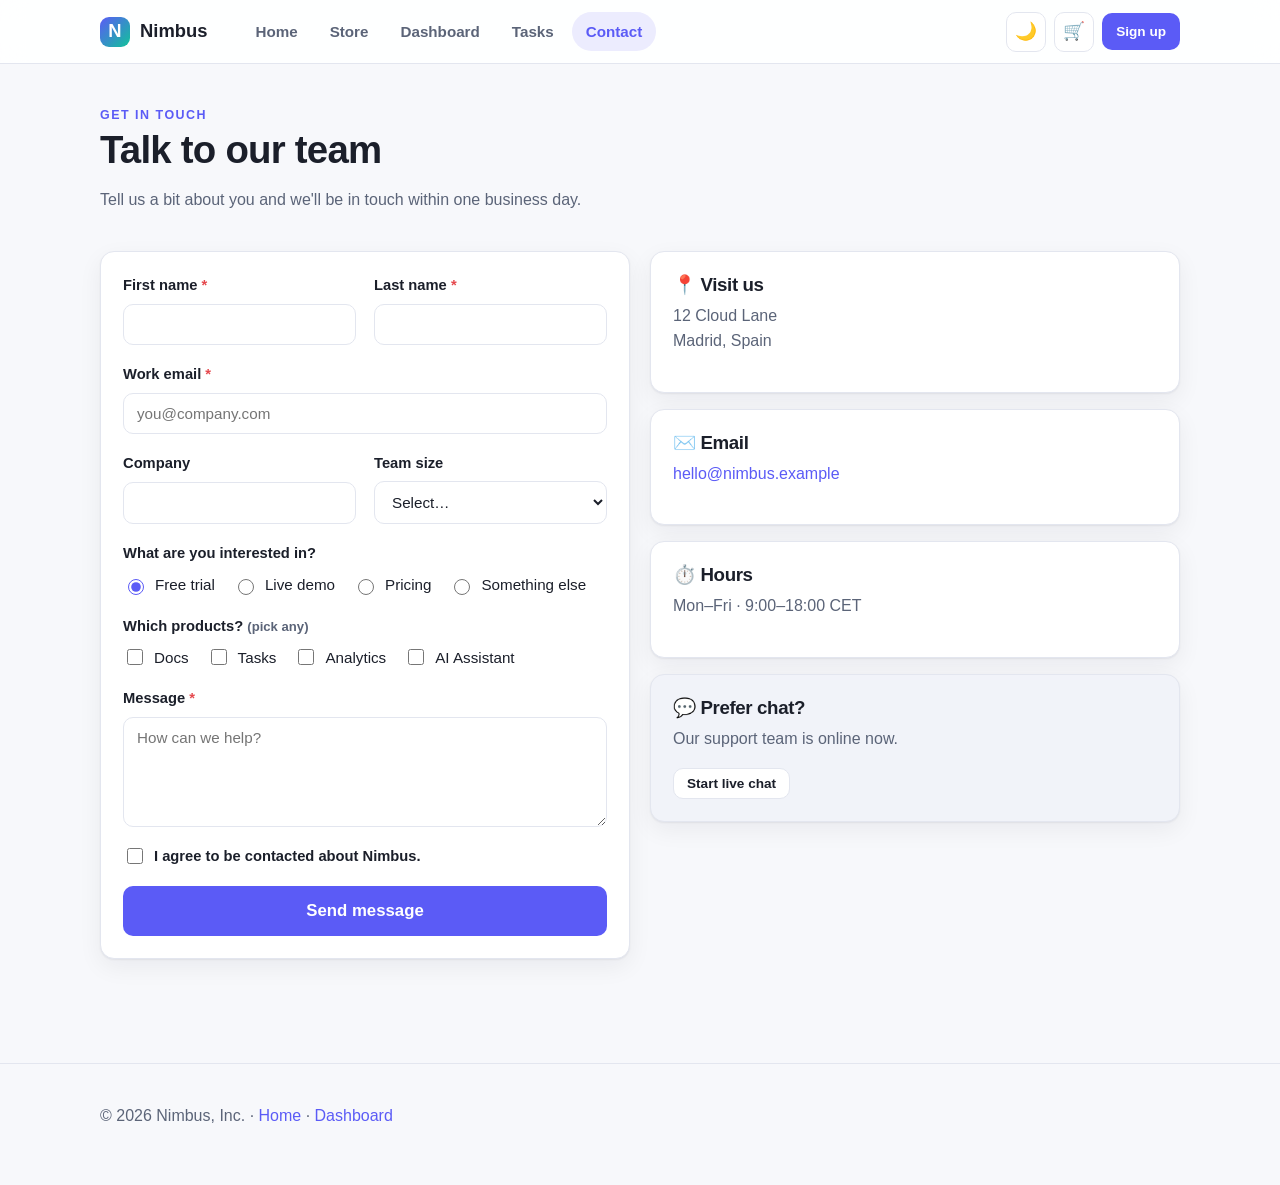
==== contact.html @ 99af1205 "Add Nimbus computer-use test app A dependency-free static site (HTML/CSS/vanilla JS, no build step) " ====
<!DOCTYPE html>
<html lang="en">
<head>
  <meta charset="UTF-8" />
  <meta name="viewport" content="width=device-width, initial-scale=1.0" />
  <title>Contact — Nimbus</title>
  <link rel="icon" href="data:image/svg+xml,<svg xmlns='http://www.w3.org/2000/svg' viewBox='0 0 100 100'><text y='.9em' font-size='90'>☁️</text></svg>" />
  <link rel="stylesheet" href="styles.css" />
</head>
<body data-page="contact">

  <!-- ============================ NAV ============================ -->
  <nav class="nav">
    <div class="nav__inner">
      <a class="brand" href="index.html"><span class="brand__logo">N</span> Nimbus</a>
      <div class="nav__links">
        <a class="nav__link" data-nav="home" href="index.html">Home</a>
        <a class="nav__link" data-nav="products" href="products.html">Store</a>
        <a class="nav__link" data-nav="dashboard" href="dashboard.html">Dashboard</a>
        <a class="nav__link" data-nav="tasks" href="tasks.html">Tasks</a>
        <a class="nav__link" data-nav="contact" href="contact.html">Contact</a>
      </div>
      <div class="nav__spacer"></div>
      <div class="nav__actions">
        <button id="themeToggle" class="icon-btn" aria-label="Toggle theme">🌙</button>
        <a class="icon-btn" href="products.html" aria-label="View cart" title="Cart">🛒<span id="cartBadge" class="cart-badge" style="display:none">0</span></a>
        <a class="btn btn--primary btn--sm" href="contact.html">Sign up</a>
        <button id="menuToggle" class="icon-btn nav__toggle" aria-label="Open menu">☰</button>
      </div>
    </div>
  </nav>

  <!-- ========================== PAGE HEAD ======================== -->
  <section class="page-head">
    <div class="container">
      <span class="eyebrow">Get in touch</span>
      <h1>Talk to our team</h1>
      <p class="muted">Tell us a bit about you and we'll be in touch within one business day.</p>
    </div>
  </section>

  <section class="section" style="padding-top:14px">
    <div class="container grid grid--2" style="align-items:start">
      <!-- Form -->
      <div class="card">
        <form id="contactForm" class="form" novalidate>
          <div class="row-2">
            <div class="field" data-field>
              <label for="firstName">First name <span class="req">*</span></label>
              <input class="input" id="firstName" name="firstName" type="text" autocomplete="given-name" required />
              <span class="field__error">Please enter your first name.</span>
            </div>
            <div class="field" data-field>
              <label for="lastName">Last name <span class="req">*</span></label>
              <input class="input" id="lastName" name="lastName" type="text" autocomplete="family-name" required />
              <span class="field__error">Please enter your last name.</span>
            </div>
          </div>

          <div class="field" data-field>
            <label for="email">Work email <span class="req">*</span></label>
            <input class="input" id="email" name="email" type="email" placeholder="you@company.com" autocomplete="email" required />
            <span class="field__error">Please enter a valid email address.</span>
          </div>

          <div class="row-2">
            <div class="field">
              <label for="company">Company</label>
              <input class="input" id="company" name="company" type="text" autocomplete="organization" />
            </div>
            <div class="field">
              <label for="teamSize">Team size</label>
              <select class="select" id="teamSize" name="teamSize">
                <option value="">Select…</option>
                <option>Just me</option>
                <option>2–10</option>
                <option>11–50</option>
                <option>51–200</option>
                <option>200+</option>
              </select>
            </div>
          </div>

          <fieldset class="field-group">
            <legend>What are you interested in?</legend>
            <div class="choice-row">
              <label class="choice"><input type="radio" name="interest" value="trial" checked /> Free trial</label>
              <label class="choice"><input type="radio" name="interest" value="demo" /> Live demo</label>
              <label class="choice"><input type="radio" name="interest" value="pricing" /> Pricing</label>
              <label class="choice"><input type="radio" name="interest" value="other" /> Something else</label>
            </div>
          </fieldset>

          <fieldset class="field-group">
            <legend>Which products? <span class="field__hint">(pick any)</span></legend>
            <div class="choice-row">
              <label class="choice"><input type="checkbox" name="products" value="docs" /> Docs</label>
              <label class="choice"><input type="checkbox" name="products" value="tasks" /> Tasks</label>
              <label class="choice"><input type="checkbox" name="products" value="analytics" /> Analytics</label>
              <label class="choice"><input type="checkbox" name="products" value="ai" /> AI Assistant</label>
            </div>
          </fieldset>

          <div class="field" data-field>
            <label for="message">Message <span class="req">*</span></label>
            <textarea class="textarea" id="message" name="message" placeholder="How can we help?" required></textarea>
            <span class="field__error">Please add a short message.</span>
          </div>

          <div class="field">
            <label class="choice"><input type="checkbox" id="agree" name="agree" /> I agree to be contacted about Nimbus.</label>
          </div>

          <button class="btn btn--primary btn--lg" type="submit">Send message</button>
        </form>

        <!-- Success state -->
        <div id="successMsg" class="center" style="display:none;padding:30px 10px">
          <div style="font-size:3rem">✅</div>
          <h3>Message sent!</h3>
          <p class="muted">Thanks for reaching out. We'll reply to <strong id="echoEmail"></strong> soon.</p>
          <button id="sendAnother" class="btn btn--secondary">Send another</button>
        </div>
      </div>

      <!-- Aside -->
      <div class="grid" style="gap:16px">
        <div class="card">
          <h3 class="mt-0">📍 Visit us</h3>
          <p class="muted mt-0">12 Cloud Lane<br />Madrid, Spain</p>
        </div>
        <div class="card">
          <h3 class="mt-0">✉️ Email</h3>
          <p class="muted mt-0"><a href="mailto:hello@nimbus.example">hello@nimbus.example</a></p>
        </div>
        <div class="card">
          <h3 class="mt-0">⏱️ Hours</h3>
          <p class="muted mt-0">Mon–Fri · 9:00–18:00 CET</p>
        </div>
        <div class="card" style="background:var(--surface-2)">
          <h3 class="mt-0">💬 Prefer chat?</h3>
          <p class="muted">Our support team is online now.</p>
          <button class="btn btn--secondary btn--sm" onclick="toast('Live chat coming soon!')">Start live chat</button>
        </div>
      </div>
    </div>
  </section>

  <footer class="footer">
    <div class="container"><p class="muted mt-0">© 2026 Nimbus, Inc. · <a href="index.html">Home</a> · <a href="dashboard.html">Dashboard</a></p></div>
  </footer>

  <script src="app.js"></script>
  <script>
    var form = document.getElementById("contactForm");

    function setError(field, on) {
      if (on) field.classList.add("has-error");
      else field.classList.remove("has-error");
    }

    form.addEventListener("submit", function (e) {
      e.preventDefault();
      var ok = true;
      var firstError = null;

      document.querySelectorAll("[data-field]").forEach(function (field) {
        var control = field.querySelector(".input, .textarea");
        var valid = control.checkValidity() && control.value.trim() !== "";
        setError(field, !valid);
        if (!valid && !firstError) firstError = control;
        if (!valid) ok = false;
      });

      if (!document.getElementById("agree").checked) {
        ok = false;
        toast("Please agree to be contacted.");
        if (!firstError) firstError = document.getElementById("agree");
      }

      if (!ok) {
        if (firstError) firstError.focus();
        return;
      }

      // Success
      document.getElementById("echoEmail").textContent = document.getElementById("email").value;
      form.style.display = "none";
      document.getElementById("successMsg").style.display = "block";
      toast("✅ Message sent!");
    });

    document.getElementById("sendAnother").addEventListener("click", function () {
      form.reset();
      document.querySelectorAll("[data-field]").forEach(function (f) { setError(f, false); });
      form.style.display = "grid";
      document.getElementById("successMsg").style.display = "none";
    });
  </script>
</body>
</html>
---- styles.css ----
/* ==========================================================================
   Nimbus — shared design system
   Dependency-free. Theming via CSS variables + [data-theme] on <html>.
   ========================================================================== */

:root {
  --bg: #f7f8fb;
  --surface: #ffffff;
  --surface-2: #f1f3f9;
  --border: #e3e6ef;
  --text: #1b1f2a;
  --text-muted: #5b6478;
  --primary: #5b5bf6;
  --primary-600: #4747e0;
  --primary-soft: #ececfe;
  --accent: #11c39a;
  --danger: #e5484d;
  --warning: #f5a524;
  --shadow: 0 1px 2px rgba(20, 24, 40, .06), 0 8px 24px rgba(20, 24, 40, .06);
  --shadow-lg: 0 12px 40px rgba(20, 24, 40, .14);
  --radius: 14px;
  --radius-sm: 9px;
  --maxw: 1120px;
  --nav-h: 64px;
}

[data-theme="dark"] {
  --bg: #0e1117;
  --surface: #161b24;
  --surface-2: #1d2330;
  --border: #2a3140;
  --text: #e8ecf4;
  --text-muted: #9aa4b8;
  --primary: #7c7cff;
  --primary-600: #6a6aff;
  --primary-soft: #20223a;
  --accent: #2cd6ad;
  --shadow: 0 1px 2px rgba(0, 0, 0, .3), 0 8px 24px rgba(0, 0, 0, .35);
  --shadow-lg: 0 12px 40px rgba(0, 0, 0, .5);
}

* { box-sizing: border-box; }

html { scroll-behavior: smooth; }

body {
  margin: 0;
  font-family: -apple-system, BlinkMacSystemFont, "Segoe UI", Roboto, Helvetica, Arial, sans-serif;
  background: var(--bg);
  color: var(--text);
  line-height: 1.55;
  -webkit-font-smoothing: antialiased;
  transition: background .2s ease, color .2s ease;
}

a { color: var(--primary); text-decoration: none; }
a:hover { text-decoration: underline; }

h1, h2, h3 { line-height: 1.2; margin: 0 0 .4em; letter-spacing: -.02em; }
h1 { font-size: clamp(2rem, 5vw, 3.2rem); }
h2 { font-size: clamp(1.5rem, 3vw, 2.1rem); }
p { margin: 0 0 1rem; }

.container { width: 100%; max-width: var(--maxw); margin: 0 auto; padding: 0 20px; }
.section { padding: 64px 0; }
.muted { color: var(--text-muted); }
.center { text-align: center; }
.mt-0 { margin-top: 0; }
.eyebrow {
  text-transform: uppercase; letter-spacing: .12em; font-size: .78rem;
  font-weight: 700; color: var(--primary);
}

/* ----------------------------- Navigation ------------------------------- */
.nav {
  position: sticky; top: 0; z-index: 50;
  height: var(--nav-h);
  background: color-mix(in srgb, var(--surface) 88%, transparent);
  backdrop-filter: saturate(180%) blur(12px);
  border-bottom: 1px solid var(--border);
}
.nav__inner {
  height: 100%; max-width: var(--maxw); margin: 0 auto; padding: 0 20px;
  display: flex; align-items: center; gap: 20px;
}
.brand { display: flex; align-items: center; gap: 10px; font-weight: 800; font-size: 1.15rem; color: var(--text); }
.brand:hover { text-decoration: none; }
.brand__logo {
  width: 30px; height: 30px; border-radius: 9px;
  background: linear-gradient(135deg, var(--primary), var(--accent));
  display: grid; place-items: center; color: #fff; font-weight: 900;
}
.nav__links { display: flex; align-items: center; gap: 4px; margin-left: 14px; }
.nav__link {
  padding: 8px 14px; border-radius: 999px; color: var(--text-muted);
  font-weight: 600; font-size: .95rem;
}
.nav__link:hover { color: var(--text); background: var(--surface-2); text-decoration: none; }
.nav__link.is-active { color: var(--primary); background: var(--primary-soft); }
.nav__spacer { flex: 1; }
.nav__actions { display: flex; align-items: center; gap: 8px; }

.icon-btn {
  width: 40px; height: 40px; border-radius: 10px; border: 1px solid var(--border);
  background: var(--surface); color: var(--text); cursor: pointer; font-size: 1.1rem;
  display: grid; place-items: center; position: relative;
}
.icon-btn:hover { background: var(--surface-2); }
.cart-badge {
  position: absolute; top: -6px; right: -6px; min-width: 18px; height: 18px; padding: 0 4px;
  border-radius: 999px; background: var(--danger); color: #fff; font-size: .7rem; font-weight: 700;
  display: grid; place-items: center;
}
.nav__toggle { display: none; }

/* ------------------------------- Buttons -------------------------------- */
.btn {
  display: inline-flex; align-items: center; justify-content: center; gap: 8px;
  padding: 11px 20px; border-radius: 10px; font-weight: 700; font-size: .95rem;
  border: 1px solid transparent; cursor: pointer; transition: transform .06s ease, background .15s ease;
  font-family: inherit;
}
.btn:hover { text-decoration: none; }
.btn:active { transform: translateY(1px); }
.btn--primary { background: var(--primary); color: #fff; }
.btn--primary:hover { background: var(--primary-600); }
.btn--secondary { background: var(--surface); color: var(--text); border-color: var(--border); }
.btn--secondary:hover { background: var(--surface-2); }
.btn--ghost { background: transparent; color: var(--text); }
.btn--ghost:hover { background: var(--surface-2); }
.btn--danger { background: var(--danger); color: #fff; }
.btn--block { width: 100%; }
.btn--sm { padding: 7px 13px; font-size: .85rem; }
.btn--lg { padding: 14px 26px; font-size: 1.05rem; }

/* -------------------------------- Cards --------------------------------- */
.card {
  background: var(--surface); border: 1px solid var(--border); border-radius: var(--radius);
  box-shadow: var(--shadow); padding: 22px;
}
.grid { display: grid; gap: 20px; }
.grid--3 { grid-template-columns: repeat(3, 1fr); }
.grid--4 { grid-template-columns: repeat(4, 1fr); }
.grid--2 { grid-template-columns: repeat(2, 1fr); }

/* -------------------------------- Hero ---------------------------------- */
.hero { padding: 80px 0 56px; position: relative; overflow: hidden; }
.hero__grid { display: grid; grid-template-columns: 1.1fr .9fr; gap: 40px; align-items: center; }
.hero h1 { margin-bottom: .3em; }
.hero__lead { font-size: 1.2rem; color: var(--text-muted); max-width: 46ch; }
.hero__cta { display: flex; gap: 12px; margin-top: 26px; flex-wrap: wrap; }
.hero__panel {
  background: var(--surface); border: 1px solid var(--border); border-radius: 18px;
  box-shadow: var(--shadow-lg); padding: 22px;
}
.blob {
  position: absolute; border-radius: 50%; filter: blur(60px); opacity: .35; z-index: -1;
}
.blob--1 { width: 380px; height: 380px; background: var(--primary); top: -120px; right: -60px; }
.blob--2 { width: 320px; height: 320px; background: var(--accent); bottom: -160px; left: -80px; }

.stat-row { display: flex; gap: 26px; margin-top: 34px; flex-wrap: wrap; }
.stat__num { font-size: 1.8rem; font-weight: 800; }
.stat__label { color: var(--text-muted); font-size: .9rem; }

/* ------------------------------ Feature --------------------------------- */
.feature__icon {
  width: 44px; height: 44px; border-radius: 12px; background: var(--primary-soft);
  color: var(--primary); display: grid; place-items: center; font-size: 1.3rem; margin-bottom: 14px;
}
.feature h3 { margin-bottom: .3em; }

/* ----------------------------- Testimonial ------------------------------ */
.quote { font-size: 1.05rem; }
.quote__author { display: flex; align-items: center; gap: 12px; margin-top: 14px; }
.avatar {
  width: 40px; height: 40px; border-radius: 50%; background: linear-gradient(135deg, var(--primary), var(--accent));
  color: #fff; display: grid; place-items: center; font-weight: 700;
}

/* -------------------------------- Tabs ---------------------------------- */
.tabs { border-bottom: 1px solid var(--border); display: flex; gap: 4px; margin-bottom: 26px; }
.tab {
  padding: 12px 16px; border: none; background: none; cursor: pointer; font-family: inherit;
  font-size: .98rem; font-weight: 600; color: var(--text-muted); border-bottom: 2px solid transparent;
  margin-bottom: -1px;
}
.tab:hover { color: var(--text); }
.tab.is-active { color: var(--primary); border-bottom-color: var(--primary); }
.tab-panel { display: none; }
.tab-panel.is-active { display: block; animation: fade .2s ease; }
@keyframes fade { from { opacity: 0; transform: translateY(4px); } to { opacity: 1; transform: none; } }

/* ------------------------------- Stats ---------------------------------- */
.stat-card { display: flex; flex-direction: column; gap: 6px; }
.stat-card__label { color: var(--text-muted); font-size: .85rem; font-weight: 600; }
.stat-card__value { font-size: 1.9rem; font-weight: 800; }
.trend { font-size: .85rem; font-weight: 700; }
.trend--up { color: var(--accent); }
.trend--down { color: var(--danger); }

/* ------------------------------- Tables --------------------------------- */
.table-wrap { overflow-x: auto; border: 1px solid var(--border); border-radius: var(--radius); }
table { width: 100%; border-collapse: collapse; background: var(--surface); }
th, td { padding: 12px 16px; text-align: left; border-bottom: 1px solid var(--border); font-size: .92rem; }
th { color: var(--text-muted); font-weight: 700; font-size: .8rem; text-transform: uppercase; letter-spacing: .04em; }
tbody tr:last-child td { border-bottom: none; }
tbody tr:hover { background: var(--surface-2); }
.badge {
  display: inline-block; padding: 3px 10px; border-radius: 999px; font-size: .78rem; font-weight: 700;
}
.badge--green { background: color-mix(in srgb, var(--accent) 18%, transparent); color: var(--accent); }
.badge--amber { background: color-mix(in srgb, var(--warning) 20%, transparent); color: var(--warning); }
.badge--red { background: color-mix(in srgb, var(--danger) 16%, transparent); color: var(--danger); }
.badge--gray { background: var(--surface-2); color: var(--text-muted); }

/* ------------------------------- Forms ---------------------------------- */
.form { display: grid; gap: 18px; }
.field { display: grid; gap: 7px; }
.field > label { font-weight: 600; font-size: .92rem; }
.field-group { border: 0; margin: 0; padding: 0; min-width: 0; }
.field-group > legend { font-weight: 600; font-size: .92rem; padding: 0; margin-bottom: 8px; }
.field .req { color: var(--danger); }
.input, .select, .textarea {
  width: 100%; padding: 11px 13px; border-radius: 10px; border: 1px solid var(--border);
  background: var(--surface); color: var(--text); font-family: inherit; font-size: .95rem;
}
.input:focus, .select:focus, .textarea:focus {
  outline: none; border-color: var(--primary); box-shadow: 0 0 0 3px var(--primary-soft);
}
.textarea { resize: vertical; min-height: 110px; }
.field__hint { font-size: .82rem; color: var(--text-muted); }
.field__error { font-size: .82rem; color: var(--danger); display: none; }
.field.has-error .input, .field.has-error .select, .field.has-error .textarea { border-color: var(--danger); }
.field.has-error .field__error { display: block; }
.choice-row { display: flex; gap: 18px; flex-wrap: wrap; }
.choice { display: flex; align-items: center; gap: 8px; font-size: .95rem; }
.choice input { width: 16px; height: 16px; accent-color: var(--primary); }
.row-2 { display: grid; grid-template-columns: 1fr 1fr; gap: 18px; }

/* -------------------------- Toggle switch ------------------------------- */
.switch { position: relative; display: inline-block; width: 46px; height: 26px; }
.switch input { opacity: 0; width: 0; height: 0; }
.switch__track {
  position: absolute; inset: 0; background: var(--surface-2); border: 1px solid var(--border);
  border-radius: 999px; cursor: pointer; transition: .2s;
}
.switch__track::before {
  content: ""; position: absolute; height: 18px; width: 18px; left: 3px; top: 3px;
  background: #fff; border-radius: 50%; transition: .2s; box-shadow: 0 1px 2px rgba(0,0,0,.3);
}
.switch input:checked + .switch__track { background: var(--primary); border-color: var(--primary); }
.switch input:checked + .switch__track::before { transform: translateX(20px); }

/* ------------------------------- Products ------------------------------- */
.toolbar { display: flex; gap: 12px; align-items: center; flex-wrap: wrap; margin-bottom: 24px; }
.toolbar .search { flex: 1; min-width: 220px; }
.product__media {
  height: 150px; border-radius: 10px; margin-bottom: 14px; display: grid; place-items: center;
  font-size: 3rem; color: #fff;
}
.product h3 { font-size: 1.1rem; margin-bottom: 2px; }
.product__price { font-weight: 800; font-size: 1.2rem; }
.product__foot { display: flex; align-items: center; justify-content: space-between; margin-top: 14px; }

/* -------------------------------- Tasks --------------------------------- */
.task-input { display: flex; gap: 10px; margin-bottom: 18px; }
.task-list { list-style: none; margin: 0; padding: 0; display: grid; gap: 10px; }
.task {
  display: flex; align-items: center; gap: 12px; padding: 13px 16px;
  background: var(--surface); border: 1px solid var(--border); border-radius: 12px;
}
.task input[type="checkbox"] { width: 19px; height: 19px; accent-color: var(--accent); cursor: pointer; }
.task__text { flex: 1; }
.task.is-done .task__text { text-decoration: line-through; color: var(--text-muted); }
.task__del { background: none; border: none; cursor: pointer; color: var(--text-muted); font-size: 1.1rem; padding: 4px 8px; border-radius: 8px; }
.task__del:hover { background: color-mix(in srgb, var(--danger) 14%, transparent); color: var(--danger); }
.filter-row { display: flex; align-items: center; gap: 8px; margin-bottom: 18px; flex-wrap: wrap; }
.chip {
  padding: 6px 14px; border-radius: 999px; border: 1px solid var(--border); background: var(--surface);
  cursor: pointer; font-weight: 600; font-size: .88rem; color: var(--text-muted); font-family: inherit;
}
.chip.is-active { background: var(--primary); border-color: var(--primary); color: #fff; }
.empty { text-align: center; color: var(--text-muted); padding: 30px; }

/* ------------------------------- Modal ---------------------------------- */
.modal-overlay {
  position: fixed; inset: 0; background: rgba(10, 12, 20, .5); z-index: 100;
  display: none; align-items: center; justify-content: center; padding: 20px;
}
.modal-overlay.is-open { display: flex; animation: fade .15s ease; }
.modal {
  background: var(--surface); border-radius: 16px; box-shadow: var(--shadow-lg);
  width: 100%; max-width: 440px; padding: 24px; max-height: 85vh; overflow: auto;
}
.modal__head { display: flex; align-items: center; justify-content: space-between; margin-bottom: 14px; }
.modal__close { background: none; border: none; font-size: 1.4rem; cursor: pointer; color: var(--text-muted); }
.cart-line { display: flex; align-items: center; justify-content: space-between; padding: 10px 0; border-bottom: 1px solid var(--border); }
.cart-total { display: flex; align-items: center; justify-content: space-between; font-weight: 800; font-size: 1.15rem; margin: 14px 0; }

/* ------------------------------- Toast ---------------------------------- */
.toast-stack { position: fixed; bottom: 22px; right: 22px; z-index: 200; display: grid; gap: 10px; }
.toast {
  background: var(--text); color: var(--bg); padding: 12px 18px; border-radius: 10px;
  box-shadow: var(--shadow-lg); font-weight: 600; font-size: .92rem; animation: slideIn .2s ease;
}
@keyframes slideIn { from { opacity: 0; transform: translateX(20px); } to { opacity: 1; transform: none; } }

/* ------------------------------- Footer --------------------------------- */
.footer { border-top: 1px solid var(--border); padding: 40px 0; margin-top: 40px; color: var(--text-muted); }
.footer__grid { display: flex; justify-content: space-between; gap: 30px; flex-wrap: wrap; }
.footer__col { display: grid; gap: 8px; }
.footer__col a { color: var(--text-muted); }

/* ------------------------------ Page head ------------------------------- */
.page-head { padding: 38px 0 8px; }
.page-head h1 { font-size: clamp(1.8rem, 4vw, 2.4rem); }

/* ----------------------------- Responsive ------------------------------- */
@media (max-width: 860px) {
  .nav__links { display: none; }
  .nav__links.is-open {
    display: flex; flex-direction: column; position: absolute; top: var(--nav-h); left: 0; right: 0;
    background: var(--surface); border-bottom: 1px solid var(--border); padding: 12px; gap: 6px; margin: 0;
  }
  .nav__toggle { display: grid; }
  .hero__grid, .grid--3, .grid--4, .grid--2, .row-2 { grid-template-columns: 1fr; }
  .footer__grid { flex-direction: column; }
}
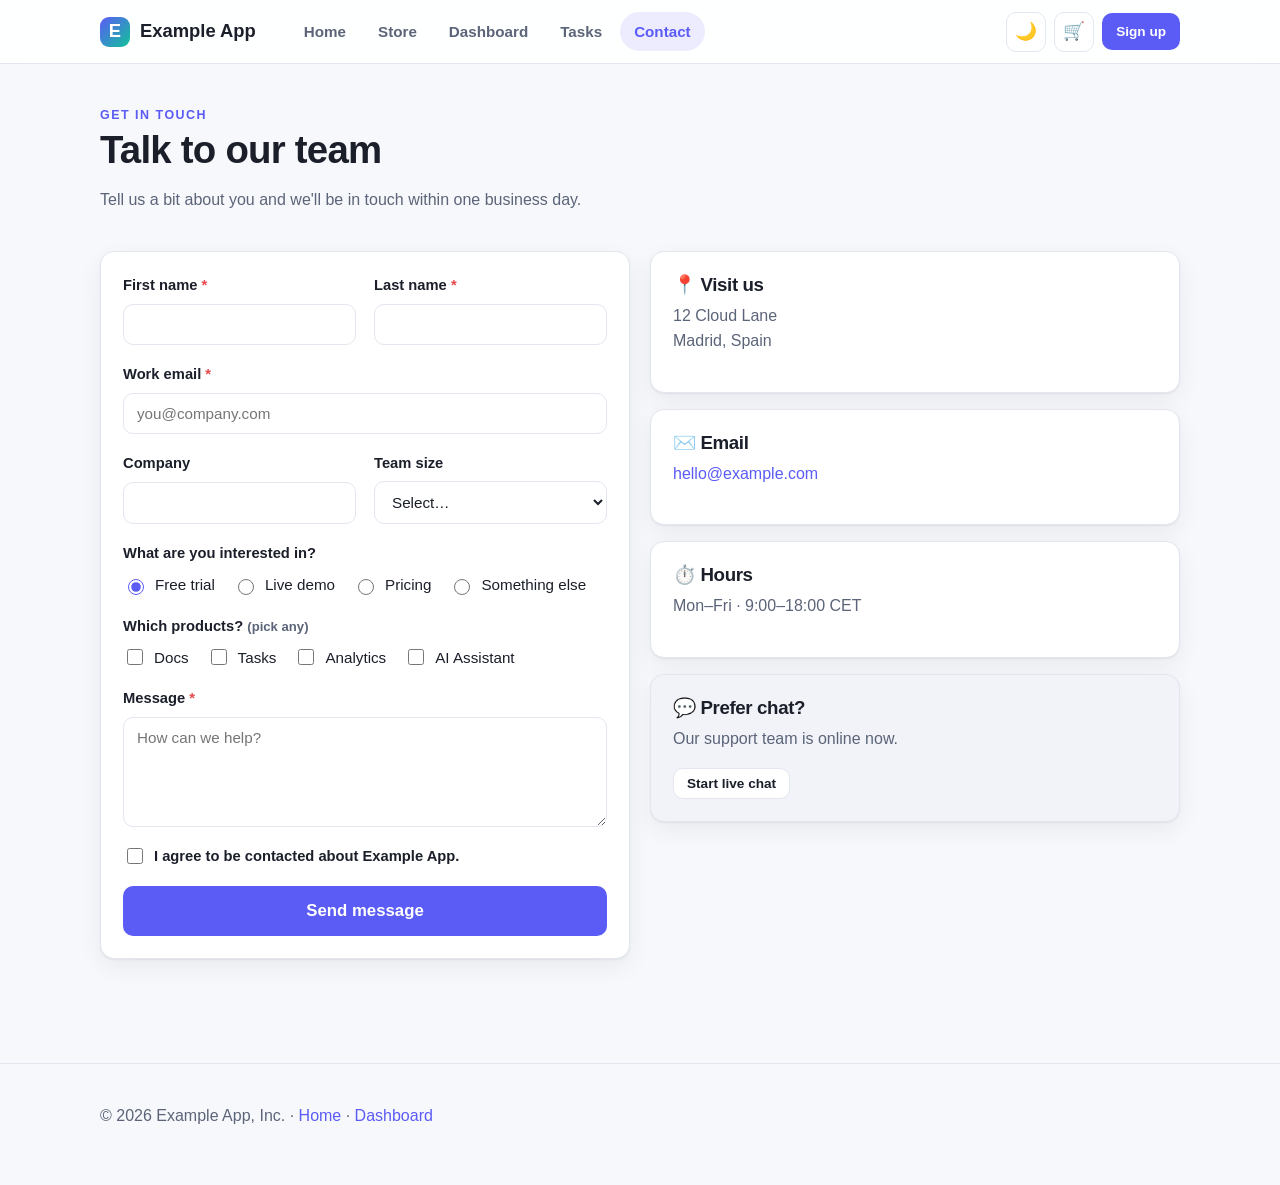
==== commit 3e191434: "Rename app from Nimbus to Example App Make it obvious the app is a dummy/test target. Updates all us" ====
--- a/contact.html
+++ b/contact.html
@@ -3,7 +3,7 @@
 <head>
   <meta charset="UTF-8" />
   <meta name="viewport" content="width=device-width, initial-scale=1.0" />
-  <title>Contact — Nimbus</title>
+  <title>Contact — Example App</title>
   <link rel="icon" href="data:image/svg+xml,<svg xmlns='http://www.w3.org/2000/svg' viewBox='0 0 100 100'><text y='.9em' font-size='90'>☁️</text></svg>" />
   <link rel="stylesheet" href="styles.css" />
 </head>
@@ -12,7 +12,7 @@
   <!-- ============================ NAV ============================ -->
   <nav class="nav">
     <div class="nav__inner">
-      <a class="brand" href="index.html"><span class="brand__logo">N</span> Nimbus</a>
+      <a class="brand" href="index.html"><span class="brand__logo">E</span> Example App</a>
       <div class="nav__links">
         <a class="nav__link" data-nav="home" href="index.html">Home</a>
         <a class="nav__link" data-nav="products" href="products.html">Store</a>
@@ -108,7 +108,7 @@
           </div>
 
           <div class="field">
-            <label class="choice"><input type="checkbox" id="agree" name="agree" /> I agree to be contacted about Nimbus.</label>
+            <label class="choice"><input type="checkbox" id="agree" name="agree" /> I agree to be contacted about Example App.</label>
           </div>
 
           <button class="btn btn--primary btn--lg" type="submit">Send message</button>
@@ -131,7 +131,7 @@
         </div>
         <div class="card">
           <h3 class="mt-0">✉️ Email</h3>
-          <p class="muted mt-0"><a href="mailto:hello@nimbus.example">hello@nimbus.example</a></p>
+          <p class="muted mt-0"><a href="mailto:hello@example.com">hello@example.com</a></p>
         </div>
         <div class="card">
           <h3 class="mt-0">⏱️ Hours</h3>
@@ -147,7 +147,7 @@
   </section>
 
   <footer class="footer">
-    <div class="container"><p class="muted mt-0">© 2026 Nimbus, Inc. · <a href="index.html">Home</a> · <a href="dashboard.html">Dashboard</a></p></div>
+    <div class="container"><p class="muted mt-0">© 2026 Example App, Inc. · <a href="index.html">Home</a> · <a href="dashboard.html">Dashboard</a></p></div>
   </footer>
 
   <script src="app.js"></script>
--- a/styles.css
+++ b/styles.css
@@ -1,5 +1,5 @@
 /* ==========================================================================
-   Nimbus — shared design system
+   Example App — shared design system
    Dependency-free. Theming via CSS variables + [data-theme] on <html>.
    ========================================================================== */
 
